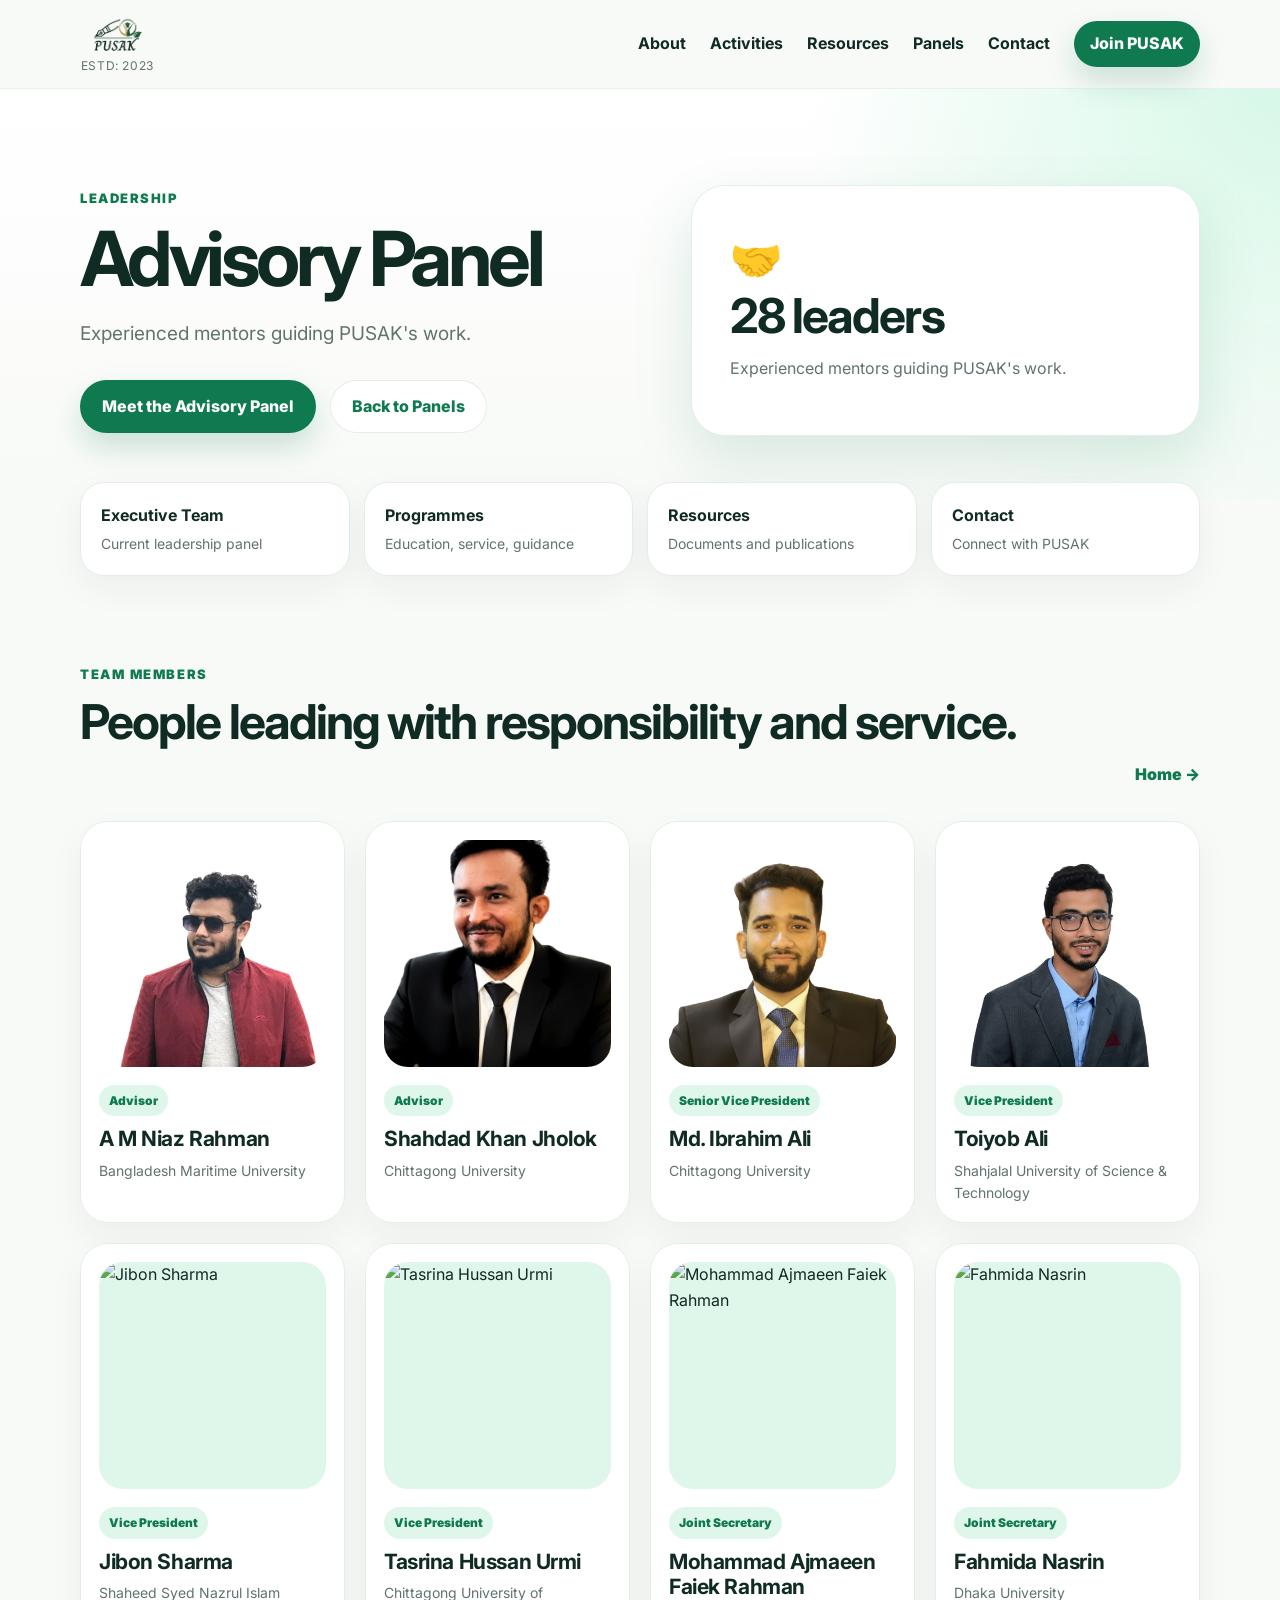
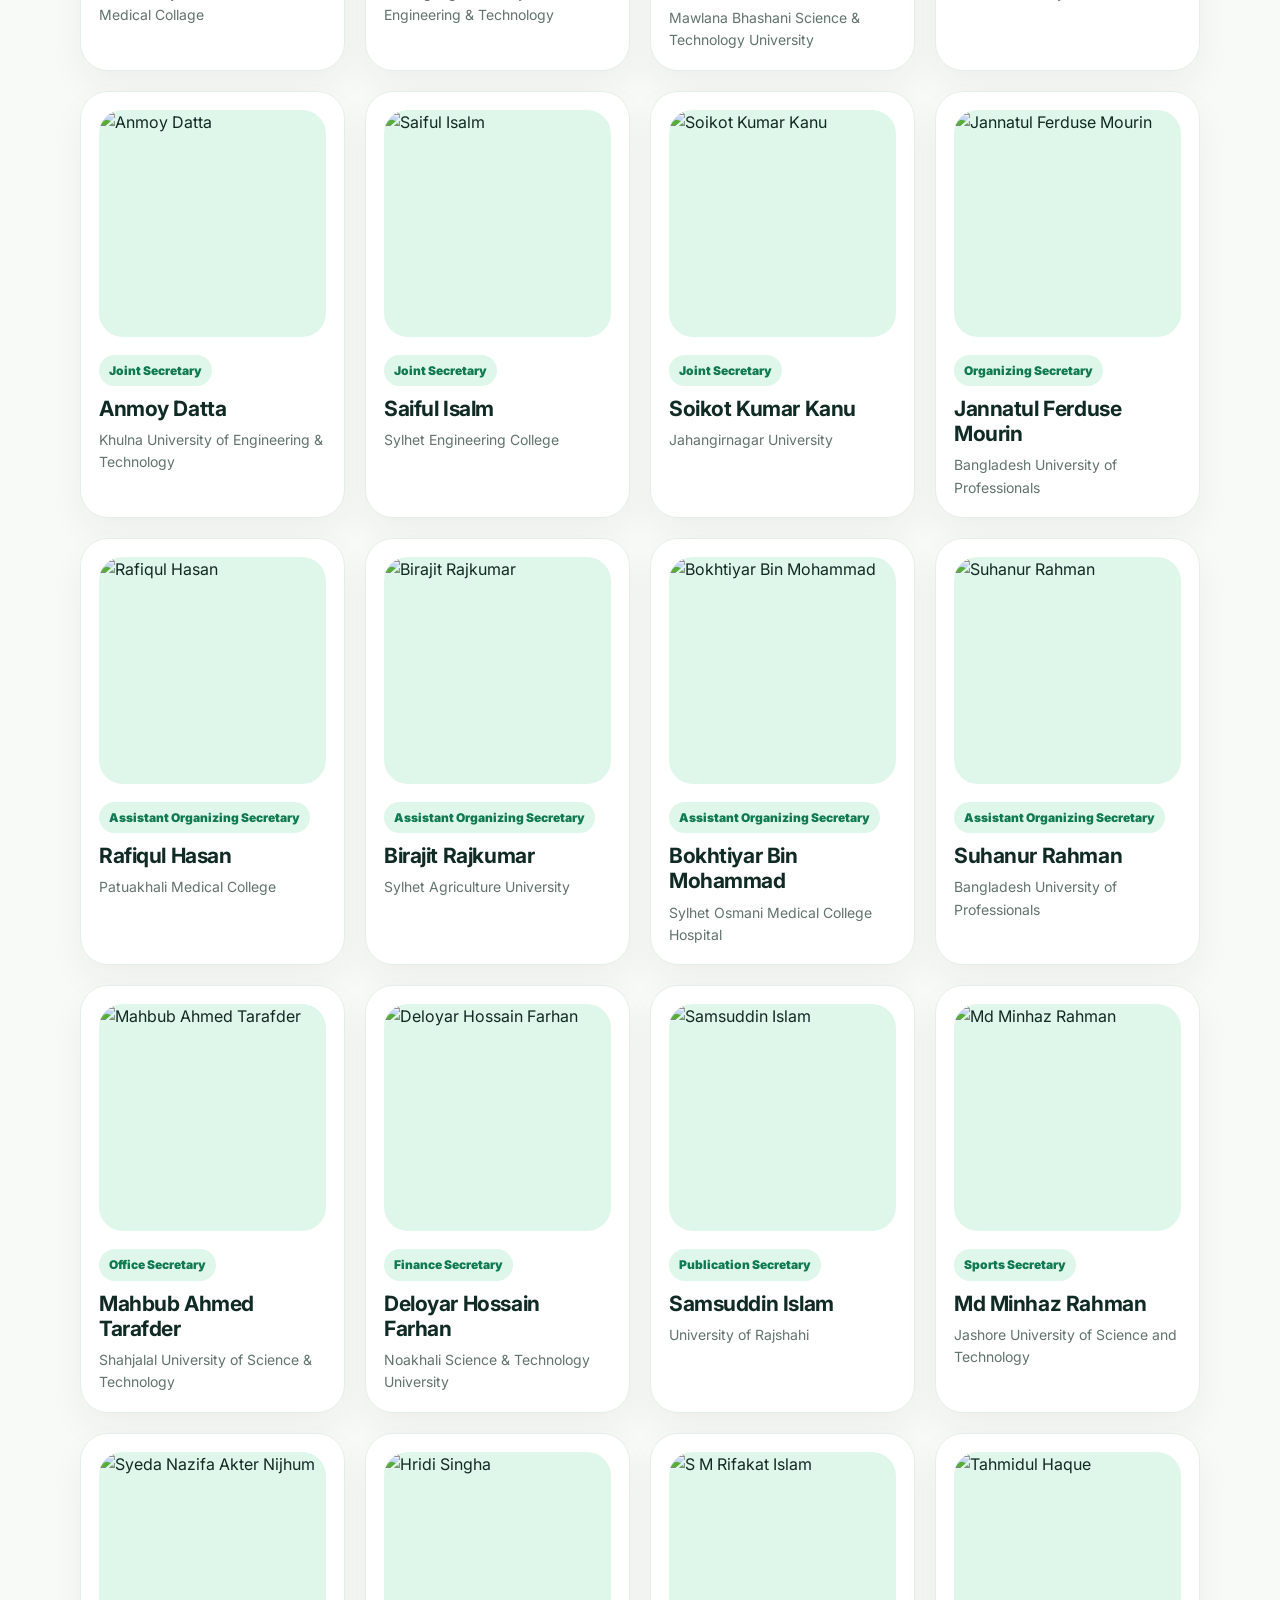
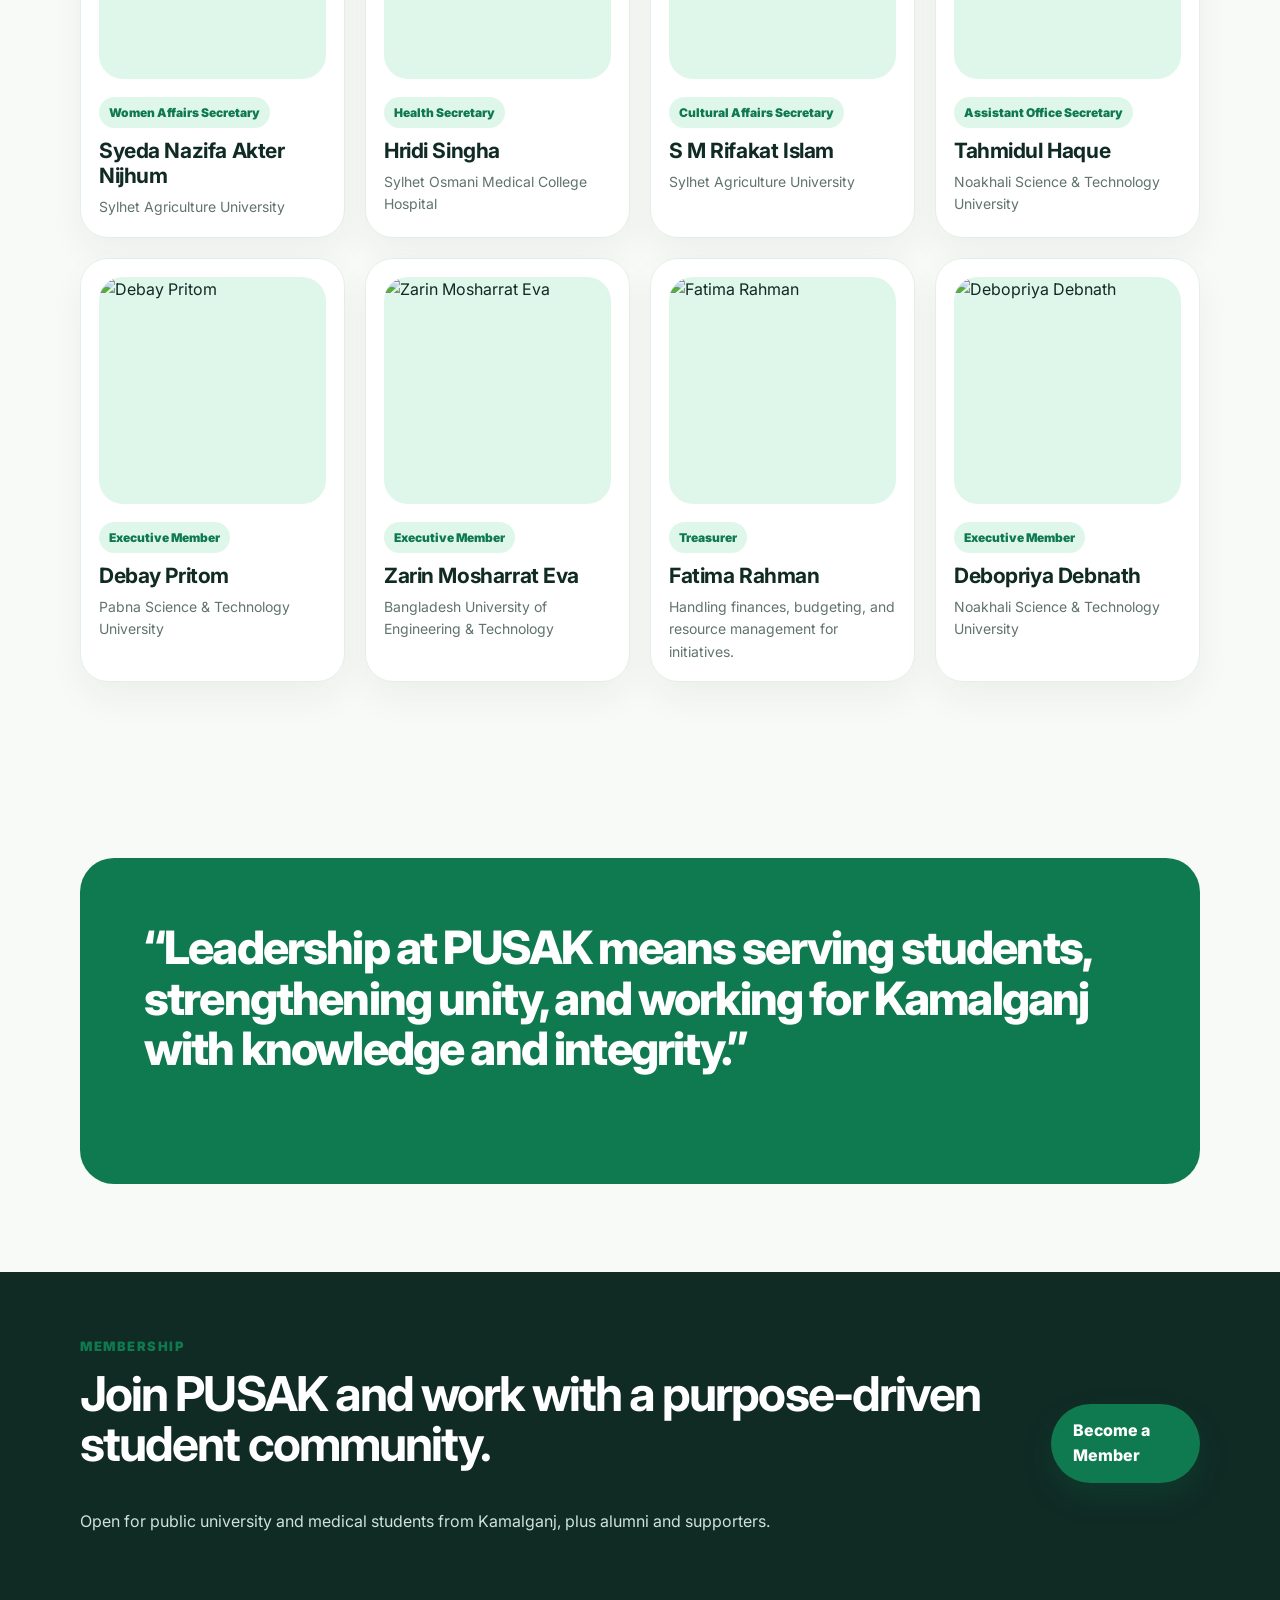
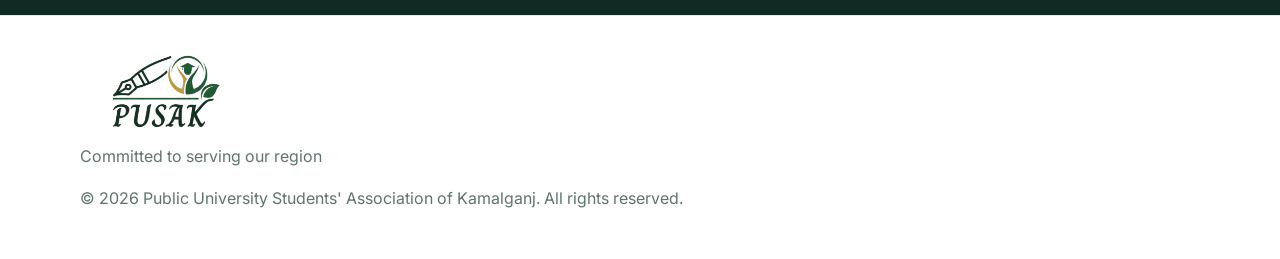
==== advisory_panel/advisory_panel.html @ 8bca056c "Add files via upload" ====
<!DOCTYPE html>
<html lang="en">
<head>
  <meta charset="UTF-8" />
  <meta name="viewport" content="width=device-width, initial-scale=1.0" />
  <title>PUSAK | Executive Panel</title>
  <meta name="description" content="Meet the Executive Panel of the Public University Students' Association of Kamalganj." />
  <link rel="preconnect" href="https://fonts.googleapis.com">
  <link rel="preconnect" href="https://fonts.gstatic.com" crossorigin>
  <link href="https://fonts.googleapis.com/css2?family=Inter:wght@400;500;600;700;800&family=Noto+Sans+Bengali:wght@400;500;700&display=swap" rel="stylesheet">
  <link rel="stylesheet" href="../panel-styles.css" />
</head>
<body>
  <header class="site-header" id="top">
    <nav class="navbar container">
      <a href="../index.html" class="brand" aria-label="PUSAK home">
        <img src="../logo.png" alt="PUSAK Logo" class="brand-logo">

        <span class="brand-text">
          <small>ESTD: 2023</small>
        </span>
      </a>
      <button class="nav-toggle" aria-label="Open navigation" aria-expanded="false">☰</button>
      <div class="nav-links">
        <a href="../index.html#about">About</a>
        <a href="../index.html#programmes">Activities</a>
        <a href="../index.html#resources">Resources</a>
        <a href="../index.html#panels">Panels</a>
        <a href="../index.html#contact">Contact</a>
        <a class="btn btn-small" href="../index.html#join">Join PUSAK</a>
      </div>
    </nav>
  </header>

  <main>
    <section class="sub-hero">
      <div class="container sub-hero-grid">
        <div>
          <p class="eyebrow">Leadership</p>
          <h1>Advisory Panel</h1>
          <p class="hero-text">Experienced mentors guiding PUSAK's work.</p>
          <div class="hero-actions">
            <a class="btn" href="#members">Meet the Advisory Panel</a>
            <a class="btn btn-secondary" href="../index.html#panels">Back to Panels</a>
          </div>
        </div>
        <div class="panel-summary-card">
          <span class="icon">🤝</span>
          <h2>28 leaders</h2>
          <p>Experienced mentors guiding PUSAK's work.</p>
        </div>
      </div>
    </section>

    <section class="quick-links container panel-stats" aria-label="Executive panel highlights">
      <a href="#members"><strong>Executive Team</strong><span>Current leadership panel</span></a>
      <a href="../index.html#programmes"><strong>Programmes</strong><span>Education, service, guidance</span></a>
      <a href="../index.html#resources"><strong>Resources</strong><span>Documents and publications</span></a>
      <a href="../index.html#contact"><strong>Contact</strong><span>Connect with PUSAK</span></a>
    </section>


    <section id="members" class="section container">
      <div class="section-head row-head">
        <div>
          <p class="eyebrow">Team Members</p>
          <h2>People leading with responsibility and service.</h2>
        </div>
        <a class="text-link" href="../index.html">Home →</a>
      </div>
      <div class="member-grid">
          <article class="member-card reveal">
            <div class="member-photo">
              <img src="members/advisory_pic/member1.jpg" alt="A M Niaz Rahman">
            </div>
            <div class="member-info">
              <span class="member-role">Advisor</span>
              <h3>A M Niaz Rahman</h3>
              <p>Bangladesh Maritime University</p>
            </div>
          </article>
          <article class="member-card reveal">
            <div class="member-photo">
              <img src="members/advisory_pic/member2.jpg" alt="Shahdad Khan Jholok">
            </div>
            <div class="member-info">
              <span class="member-role">Advisor</span>
              <h3>Shahdad Khan Jholok</h3>
              <p>Chittagong University</p>
            </div>
          </article>
          <article class="member-card reveal">
            <div class="member-photo">
              <img src="members/advisory_pic/member3.jpg" alt="Md. Ibrahim Ali">
            </div>
            <div class="member-info">
              <span class="member-role">Senior Vice President</span>
              <h3>Md. Ibrahim Ali</h3>
              <p>Chittagong University</p>
            </div>
          </article>
          <article class="member-card reveal">
            <div class="member-photo">
              <img src="members/advisory_pic/member4.jpg" alt="Toiyob Ali">
            </div>
            <div class="member-info">
              <span class="member-role">Vice President</span>
              <h3>Toiyob Ali</h3>
              <p>Shahjalal University of Science &amp; Technology</p>
            </div>
          </article>
          <article class="member-card reveal">
            <div class="member-photo">
              <img src="members/advisory_pic/member5.jpg" alt="Jibon Sharma">
            </div>
            <div class="member-info">
              <span class="member-role">Vice President</span>
              <h3>Jibon Sharma</h3>
              <p>Shaheed Syed Nazrul Islam Medical Collage</p>
            </div>
          </article>
          <article class="member-card reveal">
            <div class="member-photo">
              <img src="members/advisory_pic/member69.jpg" alt="Tasrina Hussan Urmi">
            </div>
            <div class="member-info">
              <span class="member-role">Vice President</span>
              <h3>Tasrina Hussan Urmi</h3>
              <p>Chittagong University of Engineering &amp; Technology</p>
            </div>
          </article>
          <article class="member-card reveal">
            <div class="member-photo">
              <img src="members/advisory_pic/member6.jpg" alt="Mohammad Ajmaeen Faiek Rahman">
            </div>
            <div class="member-info">
              <span class="member-role">Joint Secretary</span>
              <h3>Mohammad Ajmaeen Faiek Rahman</h3>
              <p>Mawlana Bhashani Science &amp; Technology University</p>
            </div>
          </article>
          <article class="member-card reveal">
            <div class="member-photo">
              <img src="members/advisory_pic/member96.jpg" alt="Fahmida Nasrin">
            </div>
            <div class="member-info">
              <span class="member-role">Joint Secretary</span>
              <h3>Fahmida Nasrin</h3>
              <p>Dhaka University</p>
            </div>
          </article>
          <article class="member-card reveal">
            <div class="member-photo">
              <img src="members/advisory_pic/member7.jpg" alt="Anmoy Datta">
            </div>
            <div class="member-info">
              <span class="member-role">Joint Secretary</span>
              <h3>Anmoy Datta</h3>
              <p>Khulna University of Engineering &amp; Technology</p>
            </div>
          </article>
          <article class="member-card reveal">
            <div class="member-photo">
              <img src="members/advisory_pic/member8.jpg" alt="Saiful Isalm">
            </div>
            <div class="member-info">
              <span class="member-role">Joint Secretary</span>
              <h3>Saiful Isalm</h3>
              <p>Sylhet Engineering College</p>
            </div>
          </article>
          <article class="member-card reveal">
            <div class="member-photo">
              <img src="members/advisory_pic/member9.jpg" alt="Soikot Kumar Kanu">
            </div>
            <div class="member-info">
              <span class="member-role">Joint Secretary</span>
              <h3>Soikot Kumar Kanu</h3>
              <p>Jahangirnagar University</p>
            </div>
          </article>
          <article class="member-card reveal">
            <div class="member-photo">
              <img src="members/advisory_pic/organizing secretary.jpg" alt="Jannatul Ferduse Mourin">
            </div>
            <div class="member-info">
              <span class="member-role">Organizing Secretary</span>
              <h3>Jannatul Ferduse Mourin</h3>
              <p>Bangladesh University of Professionals</p>
            </div>
          </article>
          <article class="member-card reveal">
            <div class="member-photo">
              <img src="members/executive_pic/member11.jpg" alt="Rafiqul Hasan">
            </div>
            <div class="member-info">
              <span class="member-role">Assistant Organizing Secretary</span>
              <h3>Rafiqul Hasan</h3>
              <p>Patuakhali Medical College</p>
            </div>
          </article>
          <article class="member-card reveal">
            <div class="member-photo">
              <img src="members/executive_pic/member12.jpg" alt="Birajit Rajkumar">
            </div>
            <div class="member-info">
              <span class="member-role">Assistant Organizing Secretary</span>
              <h3>Birajit Rajkumar</h3>
              <p>Sylhet Agriculture University</p>
            </div>
          </article>
          <article class="member-card reveal">
            <div class="member-photo">
              <img src="members/executive_pic/member13.jpg" alt="Bokhtiyar Bin Mohammad">
            </div>
            <div class="member-info">
              <span class="member-role">Assistant Organizing Secretary</span>
              <h3>Bokhtiyar Bin Mohammad</h3>
              <p>Sylhet Osmani Medical College Hospital</p>
            </div>
          </article>
          <article class="member-card reveal">
            <div class="member-photo">
              <img src="members/executive_pic/member14.jpg" alt="Suhanur Rahman">
            </div>
            <div class="member-info">
              <span class="member-role">Assistant Organizing Secretary</span>
              <h3>Suhanur Rahman</h3>
              <p>Bangladesh University of Professionals</p>
            </div>
          </article>
          <article class="member-card reveal">
            <div class="member-photo">
              <img src="members/executive_pic/member15.jpg" alt="Mahbub Ahmed Tarafder">
            </div>
            <div class="member-info">
              <span class="member-role">Office Secretary</span>
              <h3>Mahbub Ahmed Tarafder</h3>
              <p>Shahjalal University of Science &amp; Technology</p>
            </div>
          </article>
          <article class="member-card reveal">
            <div class="member-photo">
              <img src="members/executive_pic/member17.jpg" alt="Deloyar Hossain Farhan">
            </div>
            <div class="member-info">
              <span class="member-role">Finance Secretary</span>
              <h3>Deloyar Hossain Farhan</h3>
              <p>Noakhali Science &amp; Technology University</p>
            </div>
          </article>
          <article class="member-card reveal">
            <div class="member-photo">
              <img src="members/executive_pic/member18.jpg" alt="Samsuddin Islam">
            </div>
            <div class="member-info">
              <span class="member-role">Publication Secretary</span>
              <h3>Samsuddin Islam</h3>
              <p>University of Rajshahi</p>
            </div>
          </article>
          <article class="member-card reveal">
            <div class="member-photo">
              <img src="members/executive_pic/member20.jpg" alt="Md Minhaz Rahman">
            </div>
            <div class="member-info">
              <span class="member-role">Sports Secretary</span>
              <h3>Md Minhaz Rahman</h3>
              <p>Jashore University of Science and Technology</p>
            </div>
          </article>
          <article class="member-card reveal">
            <div class="member-photo">
              <img src="members/executive_pic/member21.jpg" alt="Syeda Nazifa Akter Nijhum">
            </div>
            <div class="member-info">
              <span class="member-role">Women Affairs Secretary</span>
              <h3>Syeda Nazifa Akter Nijhum</h3>
              <p>Sylhet Agriculture University</p>
            </div>
          </article>
          <article class="member-card reveal">
            <div class="member-photo">
              <img src="members/executive_pic/member22.jpg" alt="Hridi Singha">
            </div>
            <div class="member-info">
              <span class="member-role">Health Secretary</span>
              <h3>Hridi Singha</h3>
              <p>Sylhet Osmani Medical College Hospital</p>
            </div>
          </article>
          <article class="member-card reveal">
            <div class="member-photo">
              <img src="members/executive_pic/member23.jpg" alt="S M Rifakat Islam">
            </div>
            <div class="member-info">
              <span class="member-role">Cultural Affairs Secretary</span>
              <h3>S M Rifakat Islam</h3>
              <p>Sylhet Agriculture University</p>
            </div>
          </article>
          <article class="member-card reveal">
            <div class="member-photo">
              <img src="members/executive_pic/member16.jpg" alt="Tahmidul Haque">
            </div>
            <div class="member-info">
              <span class="member-role">Assistant Office Secretary</span>
              <h3>Tahmidul Haque</h3>
              <p>Noakhali Science &amp; 	Technology University</p>
            </div>
          </article>
          <article class="member-card reveal">
            <div class="member-photo">
              <img src="members/executive_pic/member24.jpg" alt="Debay Pritom">
            </div>
            <div class="member-info">
              <span class="member-role">Executive Member</span>
              <h3>Debay Pritom</h3>
              <p>Pabna Science &amp; Technology University</p>
            </div>
          </article>
          <article class="member-card reveal">
            <div class="member-photo">
              <img src="members/executive_pic/member25.jpg" alt="Zarin Mosharrat Eva">
            </div>
            <div class="member-info">
              <span class="member-role">Executive Member</span>
              <h3>Zarin Mosharrat Eva</h3>
              <p>Bangladesh University of Engineering &amp; Technology</p>
            </div>
          </article>
          <article class="member-card reveal">
            <div class="member-photo">
              <img src="members/executive_pic/member26.jpg" alt="Fatima Rahman">
            </div>
            <div class="member-info">
              <span class="member-role">Treasurer</span>
              <h3>Fatima Rahman</h3>
              <p>Handling finances, budgeting, and resource management for initiatives.</p>
            </div>
          </article>
          <article class="member-card reveal">
            <div class="member-photo">
              <img src="members/executive_pic/member27.jpg" alt="Debopriya Debnath">
            </div>
            <div class="member-info">
              <span class="member-role">Executive Member</span>
              <h3>Debopriya Debnath</h3>
              <p>Noakhali Science &amp; Technology University</p>
            </div>
          </article>
      </div>
    </section>

    <section class="section container">
      <div class="quote-card">
        <p>“Leadership at PUSAK means serving students, strengthening unity, and working for Kamalganj with knowledge and integrity.”</p>
      </div>
    </section>

    <section id="join" class="cta-section">
      <div class="container cta-box">
        <div>
          <p class="eyebrow">Membership</p>
          <h2>Join PUSAK and work with a purpose-driven student community.</h2>
          <p>Open for public university and medical students from Kamalganj, plus alumni and supporters.</p>
        </div>
        <a class="btn" href="../index.html#join">Become a Member</a>
      </div>
    </section>
  </main>

  <footer class="footer">
    <div class="container footer-grid">
      <div>
        <img src="../logo.png" alt="PUSAK Logo" style="height: 6rem; width: auto; display: block; object-fit: contain;">
        <p>Committed to serving our region</p>
        <p>© 2026 Public University Students' Association of Kamalganj. All rights reserved.</p>
      </div>
    </div>
  </footer>

  <script src="../script.js"></script>
</body>
</html>
---- panel-styles.css ----
:root {
  --green: #0f7a4f;
  --green-dark: #075f3b;
  --mint: #dff7ea;
  --blue: #123d6a;
  --gold: #f5b942;
  --ink: #102a24;
  --muted: #61736d;
  --bg: #f8faf7;
  --white: #ffffff;
  --line: #e4eee8;
  --shadow: 0 24px 60px rgba(15, 122, 79, 0.14);
}
* { box-sizing: border-box; }
html { scroll-behavior: smooth; }
body {
  margin: 0;
  font-family: Inter, "Noto Sans Bengali", system-ui, sans-serif;
  color: var(--ink);
  background: var(--bg);
  line-height: 1.6;
}
a { color: inherit; text-decoration: none; }
.container { width: min(1120px, calc(100% - 32px)); margin: 0 auto; }
.site-header {
  position: sticky; top: 0; z-index: 100;
  background: rgba(248, 250, 247, 0.86);
  backdrop-filter: blur(18px);
  border-bottom: 1px solid rgba(228, 238, 232, 0.8);
}
.navbar { display: flex; align-items: center; justify-content: space-between; padding: 16px 0; }

.brand {
  display: flex;
  flex-direction: column;
  align-items: center;
  justify-content: center;
  text-decoration: none;
  line-height: 1;
}

.brand-logo {
  height: 42px;      /* adjust to match current navbar height */
  width: auto;       /* preserve aspect ratio */
  display: block;
  object-fit: contain;
}

.brand-text small {
  display: block;
  margin-top: 2px;
  font-size: 0.7rem;
  letter-spacing: 0.05em;
}

.brand-mark { display: grid; place-items: center; width: 44px; height: 44px; border-radius: 16px; background: var(--green); color: white; font-weight: 800; }
.brand small { display: block; color: var(--muted); font-size: 12px; }
.nav-links { display: flex; align-items: center; gap: 24px; font-weight: 700; }
.nav-links a:not(.btn):hover { color: var(--green); }
.nav-toggle { display: none; border: 0; background: white; font-size: 24px; border-radius: 12px; padding: 8px 12px; }
.btn { display: inline-flex; align-items: center; justify-content: center; border: 0; border-radius: 999px; padding: 14px 22px; background: var(--green); color: white; font-weight: 800; box-shadow: 0 14px 30px rgba(15, 122, 79, 0.2); cursor: pointer; }
.btn:hover { background: var(--green-dark); transform: translateY(-1px); }
.btn-secondary { background: white; color: var(--green); box-shadow: inset 0 0 0 1px var(--line); }
.btn-small { padding: 10px 16px; }
.hero { padding: 86px 0 52px; background: radial-gradient(circle at top right, #d7f8e8, transparent 35%), linear-gradient(180deg, #ffffff 0%, var(--bg) 100%); }
.hero-grid { display: grid; grid-template-columns: 1.08fr .92fr; gap: 48px; align-items: center; }
.eyebrow { margin: 0 0 12px; color: var(--green); font-weight: 900; text-transform: uppercase; letter-spacing: .12em; font-size: 13px; }
h1, h2, h3, p { margin-top: 0; }
h1 { font-size: clamp(42px, 6vw, 76px); line-height: .98; letter-spacing: -0.06em; margin-bottom: 24px; }
h2 { font-size: clamp(30px, 4vw, 48px); line-height: 1.05; letter-spacing: -0.04em; }
h3 { font-size: 21px; line-height: 1.2; }
.hero-text { font-size: 19px; color: var(--muted); max-width: 660px; }
.hero-actions { display: flex; gap: 14px; flex-wrap: wrap; margin-top: 30px; }
.hero-card { position: relative; min-height: 420px; }
.floating-card { background: white; border-radius: 34px; box-shadow: var(--shadow); padding: 34px; border: 1px solid var(--line); }
.main-card { position: absolute; inset: 36px 20px auto 20px; }
.icon { font-size: 42px; }
.mini-stat { position: absolute; background: var(--ink); color: white; border-radius: 22px; padding: 18px 20px; box-shadow: var(--shadow); }
.mini-stat strong, .mini-stat span { display: block; }
.mini-stat span { color: #d8e8e0; font-size: 13px; }
.stat-one { bottom: 72px; left: 0; }
.stat-two { bottom: 14px; right: 16px; background: var(--blue); }
.quick-links { margin-top: -8px; display: grid; grid-template-columns: repeat(4, 1fr); gap: 14px; }
.quick-links a { background: white; border: 1px solid var(--line); border-radius: 24px; padding: 20px; box-shadow: 0 12px 34px rgba(16, 42, 36, .05); }
.quick-links span { display: block; color: var(--muted); font-size: 14px; margin-top: 4px; }
.section { padding: 88px 0; }
.two-col { display: grid; grid-template-columns: .9fr 1.1fr; gap: 72px; }
.two-col p { color: var(--muted); font-size: 18px; }
.tinted { background: #eef8f2; }
.section-head { max-width: 760px; margin-bottom: 34px; }
.row-head { display: flex; align-items: end; justify-content: space-between; max-width: none; gap: 24px; }
.card-grid { display: grid; grid-template-columns: repeat(3, 1fr); gap: 18px; }
.card, .person-card { background: white; border: 1px solid var(--line); border-radius: 28px; padding: 26px; box-shadow: 0 16px 36px rgba(16, 42, 36, .05); }
.card span { font-size: 34px; }
.card p, .person-card p { color: var(--muted); }
.split-feature { display: grid; grid-template-columns: repeat(2, 1fr); gap: 20px; }
.feature-box { border-radius: 34px; padding: 40px; min-height: 320px; }
.feature-box.dark { background: var(--ink); color: white; }
.feature-box.dark p:not(.eyebrow) { color: #c9ddd5; }
.feature-box.light { background: white; border: 1px solid var(--line); }
.resource-list { display: grid; grid-template-columns: repeat(4, 1fr); gap: 14px; }
.resource-list a { border: 1px solid var(--line); background: white; border-radius: 22px; padding: 20px; }
.resource-list span { display: block; color: var(--green); margin-top: 8px; font-weight: 800; }
.text-link { color: var(--green); font-weight: 900; }
.panel-grid { display: grid; grid-template-columns: repeat(4, 1fr); gap: 18px; }
.avatar { width: 64px; height: 64px; border-radius: 22px; background: var(--mint); color: var(--green); display: grid; place-items: center; font-weight: 900; font-size: 26px; margin-bottom: 18px; }
.quote-card { background: var(--green); color: white; border-radius: 34px; padding: clamp(32px, 6vw, 64px); font-size: clamp(26px, 4vw, 46px); line-height: 1.1; letter-spacing: -0.04em; font-weight: 800; }
.cta-section { padding: 64px 0; background: var(--ink); color: white; }
.cta-box { display: flex; align-items: center; justify-content: space-between; gap: 32px; }
.cta-box p:not(.eyebrow) { color: #cfe2dc; }
.contact-grid { display: grid; grid-template-columns: .8fr 1.2fr; gap: 52px; }
.contact-form { background: white; border: 1px solid var(--line); border-radius: 28px; padding: 28px; display: grid; gap: 16px; }
label { display: grid; gap: 8px; font-weight: 800; }
input, textarea { width: 100%; border: 1px solid var(--line); border-radius: 16px; padding: 14px 16px; font: inherit; }
textarea { min-height: 130px; resize: vertical; }
.footer { padding: 32px 0; background: white; border-top: 1px solid var(--line); color: var(--muted); }
.footer-grid { display: flex; justify-content: space-between; gap: 24px; }
.footer strong { color: var(--ink); font-size: 22px; }
@media (max-width: 860px) {
  .nav-toggle { display: block; }
  .nav-links { position: absolute; top: 76px; left: 16px; right: 16px; display: none; flex-direction: column; align-items: stretch; padding: 20px; background: white; border: 1px solid var(--line); border-radius: 24px; box-shadow: var(--shadow); }
  .nav-links.open { display: flex; }
  .hero-grid, .two-col, .split-feature, .contact-grid { grid-template-columns: 1fr; }
  .quick-links, .card-grid, .resource-list, .panel-grid { grid-template-columns: repeat(2, 1fr); }
  .cta-box, .row-head, .footer-grid { flex-direction: column; align-items: flex-start; }
  .hero { padding-top: 56px; }
}
@media (max-width: 560px) {
  .quick-links, .card-grid, .resource-list, .panel-grid { grid-template-columns: 1fr; }
  .hero-card { min-height: 360px; }
  .main-card { inset: 10px 0 auto 0; }
  .stat-one { bottom: 74px; }
  .stat-two { right: 0; }
  .section { padding: 62px 0; }
}


/* Executive panel page */
.sub-hero {
  padding: 96px 0 64px;
  background: radial-gradient(circle at top right, #d7f8e8, transparent 35%), linear-gradient(180deg, #ffffff 0%, var(--bg) 100%);
}
.sub-hero-grid {
  display: grid;
  grid-template-columns: 1.05fr .95fr;
  gap: 48px;
  align-items: center;
}
.panel-summary-card {
  background: white;
  border: 1px solid var(--line);
  border-radius: 34px;
  padding: 38px;
  box-shadow: var(--shadow);
}
.panel-summary-card h2 { margin-bottom: 14px; }
.panel-summary-card p { color: var(--muted); }
.panel-stats { margin-top: -18px; }
.member-grid {
  display: grid;
  grid-template-columns: repeat(4, 1fr);
  gap: 20px;
}
.member-card {
  background: white;
  border: 1px solid var(--line);
  border-radius: 28px;
  padding: 18px;
  box-shadow: 0 16px 36px rgba(16, 42, 36, .05);
  transition: transform .2s ease, box-shadow .2s ease, border-color .2s ease;
}
.member-card:hover {
  transform: translateY(-4px);
  box-shadow: 0 24px 54px rgba(15, 122, 79, .13);
  border-color: rgba(15, 122, 79, .22);
}
.member-photo {
  aspect-ratio: 1 / 1;
  overflow: hidden;
  border-radius: 24px;
  background: var(--mint);
  margin-bottom: 18px;
}
.member-photo img {
  width: 100%;
  height: 100%;
  object-fit: cover;
  display: block;
}
.member-info h3 {
  margin-bottom: 8px;
  letter-spacing: -0.02em;
}
.member-info p {
  color: var(--muted);
  font-size: 14px;
  margin-bottom: 0;
}
.member-role {
  display: inline-flex;
  margin-bottom: 10px;
  padding: 6px 10px;
  border-radius: 999px;
  background: var(--mint);
  color: var(--green);
  font-size: 12px;
  font-weight: 900;
}
.reveal { opacity: 0; transform: translateY(16px); animation: revealUp .55s ease forwards; }
.reveal:nth-child(2n) { animation-delay: .04s; }
.reveal:nth-child(3n) { animation-delay: .08s; }
@keyframes revealUp { to { opacity: 1; transform: translateY(0); } }
@media (max-width: 980px) {
  .member-grid { grid-template-columns: repeat(3, 1fr); }
}
@media (max-width: 860px) {
  .sub-hero-grid { grid-template-columns: 1fr; }
  .member-grid { grid-template-columns: repeat(2, 1fr); }
}
@media (max-width: 560px) {
  .member-grid { grid-template-columns: 1fr; }
  .sub-hero { padding: 62px 0 46px; }
}
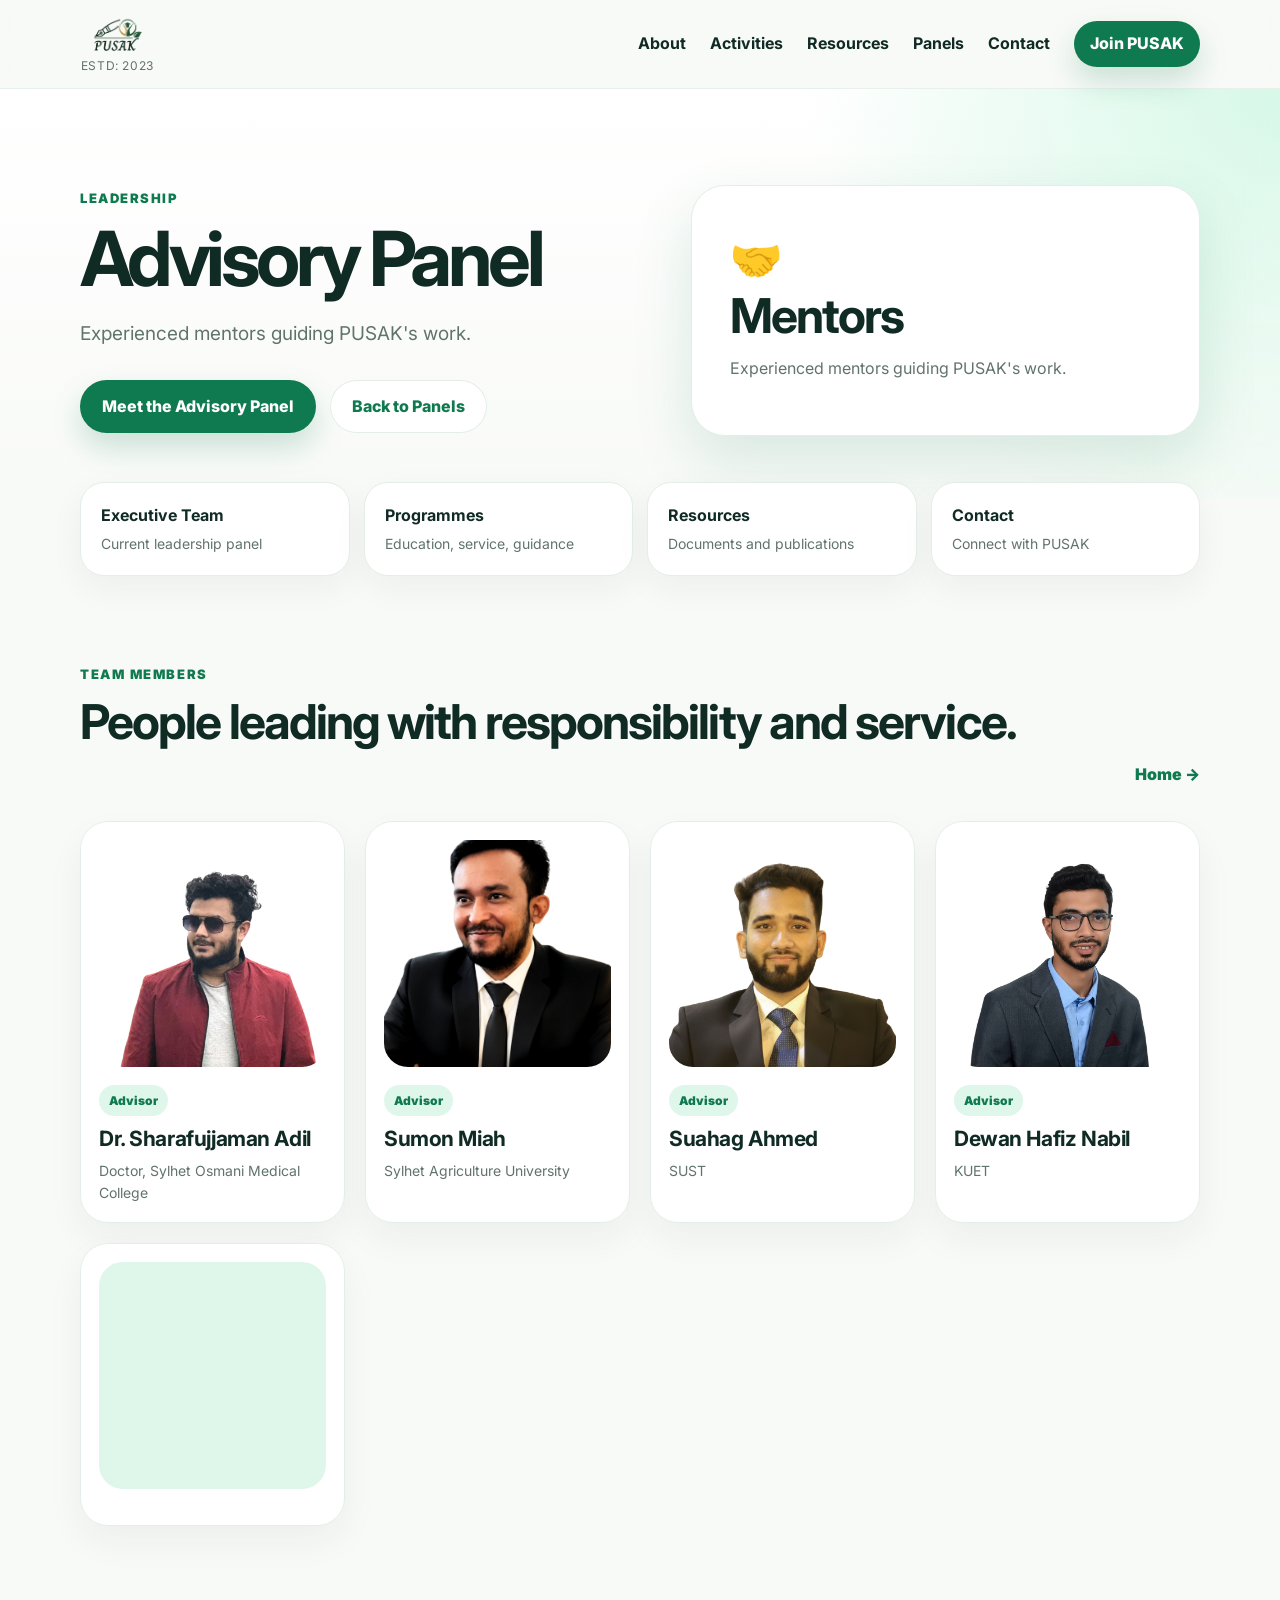
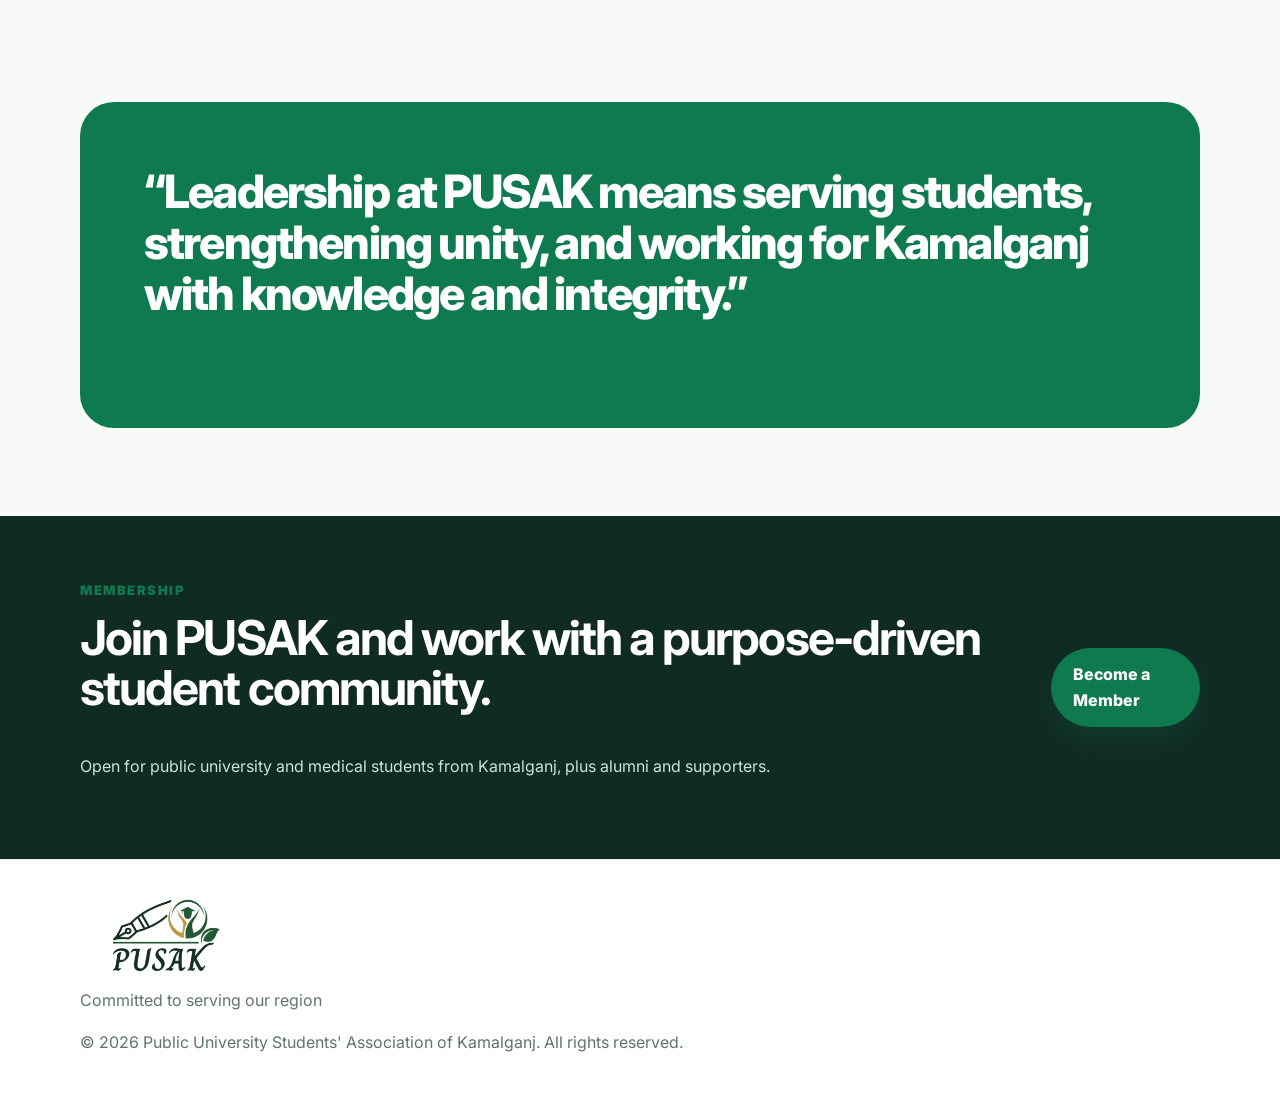
==== commit 29c29419: "Add files via upload" ====
--- a/advisory_panel/advisory_panel.html
+++ b/advisory_panel/advisory_panel.html
@@ -46,7 +46,7 @@
         </div>
         <div class="panel-summary-card">
           <span class="icon">🤝</span>
-          <h2>28 leaders</h2>
+          <h2>Mentors</h2>
           <p>Experienced mentors guiding PUSAK's work.</p>
         </div>
       </div>
@@ -75,8 +75,8 @@
             </div>
             <div class="member-info">
               <span class="member-role">Advisor</span>
-              <h3>A M Niaz Rahman</h3>
-              <p>Bangladesh Maritime University</p>
+              <h3>Dr. Sharafujjaman Adil</h3>
+              <p>Doctor, Sylhet Osmani Medical College</p>
             </div>
           </article>
           <article class="member-card reveal">
@@ -85,8 +85,8 @@
             </div>
             <div class="member-info">
               <span class="member-role">Advisor</span>
-              <h3>Shahdad Khan Jholok</h3>
-              <p>Chittagong University</p>
+              <h3>Sumon Miah</h3>
+              <p>Sylhet Agriculture University</p>
             </div>
           </article>
           <article class="member-card reveal">
@@ -94,9 +94,9 @@
               <img src="members/advisory_pic/member3.jpg" alt="Md. Ibrahim Ali">
             </div>
             <div class="member-info">
-              <span class="member-role">Senior Vice President</span>
-              <h3>Md. Ibrahim Ali</h3>
-              <p>Chittagong University</p>
+              <span class="member-role">Advisor</span>
+              <h3>Suahag Ahmed</h3>
+              <p>SUST</p>
             </div>
           </article>
           <article class="member-card reveal">
@@ -104,250 +104,14 @@
               <img src="members/advisory_pic/member4.jpg" alt="Toiyob Ali">
             </div>
             <div class="member-info">
-              <span class="member-role">Vice President</span>
-              <h3>Toiyob Ali</h3>
-              <p>Shahjalal University of Science &amp; Technology</p>
+              <span class="member-role">Advisor</span>
+              <h3>Dewan Hafiz Nabil</h3>
+              <p>KUET</p>
             </div>
           </article>
           <article class="member-card reveal">
             <div class="member-photo">
-              <img src="members/advisory_pic/member5.jpg" alt="Jibon Sharma">
-            </div>
-            <div class="member-info">
-              <span class="member-role">Vice President</span>
-              <h3>Jibon Sharma</h3>
-              <p>Shaheed Syed Nazrul Islam Medical Collage</p>
-            </div>
-          </article>
-          <article class="member-card reveal">
-            <div class="member-photo">
-              <img src="members/advisory_pic/member69.jpg" alt="Tasrina Hussan Urmi">
-            </div>
-            <div class="member-info">
-              <span class="member-role">Vice President</span>
-              <h3>Tasrina Hussan Urmi</h3>
-              <p>Chittagong University of Engineering &amp; Technology</p>
-            </div>
-          </article>
-          <article class="member-card reveal">
-            <div class="member-photo">
-              <img src="members/advisory_pic/member6.jpg" alt="Mohammad Ajmaeen Faiek Rahman">
-            </div>
-            <div class="member-info">
-              <span class="member-role">Joint Secretary</span>
-              <h3>Mohammad Ajmaeen Faiek Rahman</h3>
-              <p>Mawlana Bhashani Science &amp; Technology University</p>
-            </div>
-          </article>
-          <article class="member-card reveal">
-            <div class="member-photo">
-              <img src="members/advisory_pic/member96.jpg" alt="Fahmida Nasrin">
-            </div>
-            <div class="member-info">
-              <span class="member-role">Joint Secretary</span>
-              <h3>Fahmida Nasrin</h3>
-              <p>Dhaka University</p>
-            </div>
-          </article>
-          <article class="member-card reveal">
-            <div class="member-photo">
-              <img src="members/advisory_pic/member7.jpg" alt="Anmoy Datta">
-            </div>
-            <div class="member-info">
-              <span class="member-role">Joint Secretary</span>
-              <h3>Anmoy Datta</h3>
-              <p>Khulna University of Engineering &amp; Technology</p>
-            </div>
-          </article>
-          <article class="member-card reveal">
-            <div class="member-photo">
-              <img src="members/advisory_pic/member8.jpg" alt="Saiful Isalm">
-            </div>
-            <div class="member-info">
-              <span class="member-role">Joint Secretary</span>
-              <h3>Saiful Isalm</h3>
-              <p>Sylhet Engineering College</p>
-            </div>
-          </article>
-          <article class="member-card reveal">
-            <div class="member-photo">
-              <img src="members/advisory_pic/member9.jpg" alt="Soikot Kumar Kanu">
-            </div>
-            <div class="member-info">
-              <span class="member-role">Joint Secretary</span>
-              <h3>Soikot Kumar Kanu</h3>
-              <p>Jahangirnagar University</p>
-            </div>
-          </article>
-          <article class="member-card reveal">
-            <div class="member-photo">
-              <img src="members/advisory_pic/organizing secretary.jpg" alt="Jannatul Ferduse Mourin">
-            </div>
-            <div class="member-info">
-              <span class="member-role">Organizing Secretary</span>
-              <h3>Jannatul Ferduse Mourin</h3>
-              <p>Bangladesh University of Professionals</p>
-            </div>
-          </article>
-          <article class="member-card reveal">
-            <div class="member-photo">
-              <img src="members/executive_pic/member11.jpg" alt="Rafiqul Hasan">
-            </div>
-            <div class="member-info">
-              <span class="member-role">Assistant Organizing Secretary</span>
-              <h3>Rafiqul Hasan</h3>
-              <p>Patuakhali Medical College</p>
-            </div>
-          </article>
-          <article class="member-card reveal">
-            <div class="member-photo">
-              <img src="members/executive_pic/member12.jpg" alt="Birajit Rajkumar">
-            </div>
-            <div class="member-info">
-              <span class="member-role">Assistant Organizing Secretary</span>
-              <h3>Birajit Rajkumar</h3>
-              <p>Sylhet Agriculture University</p>
-            </div>
-          </article>
-          <article class="member-card reveal">
-            <div class="member-photo">
-              <img src="members/executive_pic/member13.jpg" alt="Bokhtiyar Bin Mohammad">
-            </div>
-            <div class="member-info">
-              <span class="member-role">Assistant Organizing Secretary</span>
-              <h3>Bokhtiyar Bin Mohammad</h3>
-              <p>Sylhet Osmani Medical College Hospital</p>
-            </div>
-          </article>
-          <article class="member-card reveal">
-            <div class="member-photo">
-              <img src="members/executive_pic/member14.jpg" alt="Suhanur Rahman">
-            </div>
-            <div class="member-info">
-              <span class="member-role">Assistant Organizing Secretary</span>
-              <h3>Suhanur Rahman</h3>
-              <p>Bangladesh University of Professionals</p>
-            </div>
-          </article>
-          <article class="member-card reveal">
-            <div class="member-photo">
-              <img src="members/executive_pic/member15.jpg" alt="Mahbub Ahmed Tarafder">
-            </div>
-            <div class="member-info">
-              <span class="member-role">Office Secretary</span>
-              <h3>Mahbub Ahmed Tarafder</h3>
-              <p>Shahjalal University of Science &amp; Technology</p>
-            </div>
-          </article>
-          <article class="member-card reveal">
-            <div class="member-photo">
-              <img src="members/executive_pic/member17.jpg" alt="Deloyar Hossain Farhan">
-            </div>
-            <div class="member-info">
-              <span class="member-role">Finance Secretary</span>
-              <h3>Deloyar Hossain Farhan</h3>
-              <p>Noakhali Science &amp; Technology University</p>
-            </div>
-          </article>
-          <article class="member-card reveal">
-            <div class="member-photo">
-              <img src="members/executive_pic/member18.jpg" alt="Samsuddin Islam">
-            </div>
-            <div class="member-info">
-              <span class="member-role">Publication Secretary</span>
-              <h3>Samsuddin Islam</h3>
-              <p>University of Rajshahi</p>
-            </div>
-          </article>
-          <article class="member-card reveal">
-            <div class="member-photo">
-              <img src="members/executive_pic/member20.jpg" alt="Md Minhaz Rahman">
-            </div>
-            <div class="member-info">
-              <span class="member-role">Sports Secretary</span>
-              <h3>Md Minhaz Rahman</h3>
-              <p>Jashore University of Science and Technology</p>
-            </div>
-          </article>
-          <article class="member-card reveal">
-            <div class="member-photo">
-              <img src="members/executive_pic/member21.jpg" alt="Syeda Nazifa Akter Nijhum">
-            </div>
-            <div class="member-info">
-              <span class="member-role">Women Affairs Secretary</span>
-              <h3>Syeda Nazifa Akter Nijhum</h3>
-              <p>Sylhet Agriculture University</p>
-            </div>
-          </article>
-          <article class="member-card reveal">
-            <div class="member-photo">
-              <img src="members/executive_pic/member22.jpg" alt="Hridi Singha">
-            </div>
-            <div class="member-info">
-              <span class="member-role">Health Secretary</span>
-              <h3>Hridi Singha</h3>
-              <p>Sylhet Osmani Medical College Hospital</p>
-            </div>
-          </article>
-          <article class="member-card reveal">
-            <div class="member-photo">
-              <img src="members/executive_pic/member23.jpg" alt="S M Rifakat Islam">
-            </div>
-            <div class="member-info">
-              <span class="member-role">Cultural Affairs Secretary</span>
-              <h3>S M Rifakat Islam</h3>
-              <p>Sylhet Agriculture University</p>
-            </div>
-          </article>
-          <article class="member-card reveal">
-            <div class="member-photo">
-              <img src="members/executive_pic/member16.jpg" alt="Tahmidul Haque">
-            </div>
-            <div class="member-info">
-              <span class="member-role">Assistant Office Secretary</span>
-              <h3>Tahmidul Haque</h3>
-              <p>Noakhali Science &amp; 	Technology University</p>
-            </div>
-          </article>
-          <article class="member-card reveal">
-            <div class="member-photo">
-              <img src="members/executive_pic/member24.jpg" alt="Debay Pritom">
-            </div>
-            <div class="member-info">
-              <span class="member-role">Executive Member</span>
-              <h3>Debay Pritom</h3>
-              <p>Pabna Science &amp; Technology University</p>
-            </div>
-          </article>
-          <article class="member-card reveal">
-            <div class="member-photo">
-              <img src="members/executive_pic/member25.jpg" alt="Zarin Mosharrat Eva">
-            </div>
-            <div class="member-info">
-              <span class="member-role">Executive Member</span>
-              <h3>Zarin Mosharrat Eva</h3>
-              <p>Bangladesh University of Engineering &amp; Technology</p>
-            </div>
-          </article>
-          <article class="member-card reveal">
-            <div class="member-photo">
-              <img src="members/executive_pic/member26.jpg" alt="Fatima Rahman">
-            </div>
-            <div class="member-info">
-              <span class="member-role">Treasurer</span>
-              <h3>Fatima Rahman</h3>
-              <p>Handling finances, budgeting, and resource management for initiatives.</p>
-            </div>
-          </article>
-          <article class="member-card reveal">
-            <div class="member-photo">
-              <img src="members/executive_pic/member27.jpg" alt="Debopriya Debnath">
-            </div>
-            <div class="member-info">
-              <span class="member-role">Executive Member</span>
-              <h3>Debopriya Debnath</h3>
-              <p>Noakhali Science &amp; Technology University</p>
-            </div>
+                         </div>
           </article>
       </div>
     </section>
